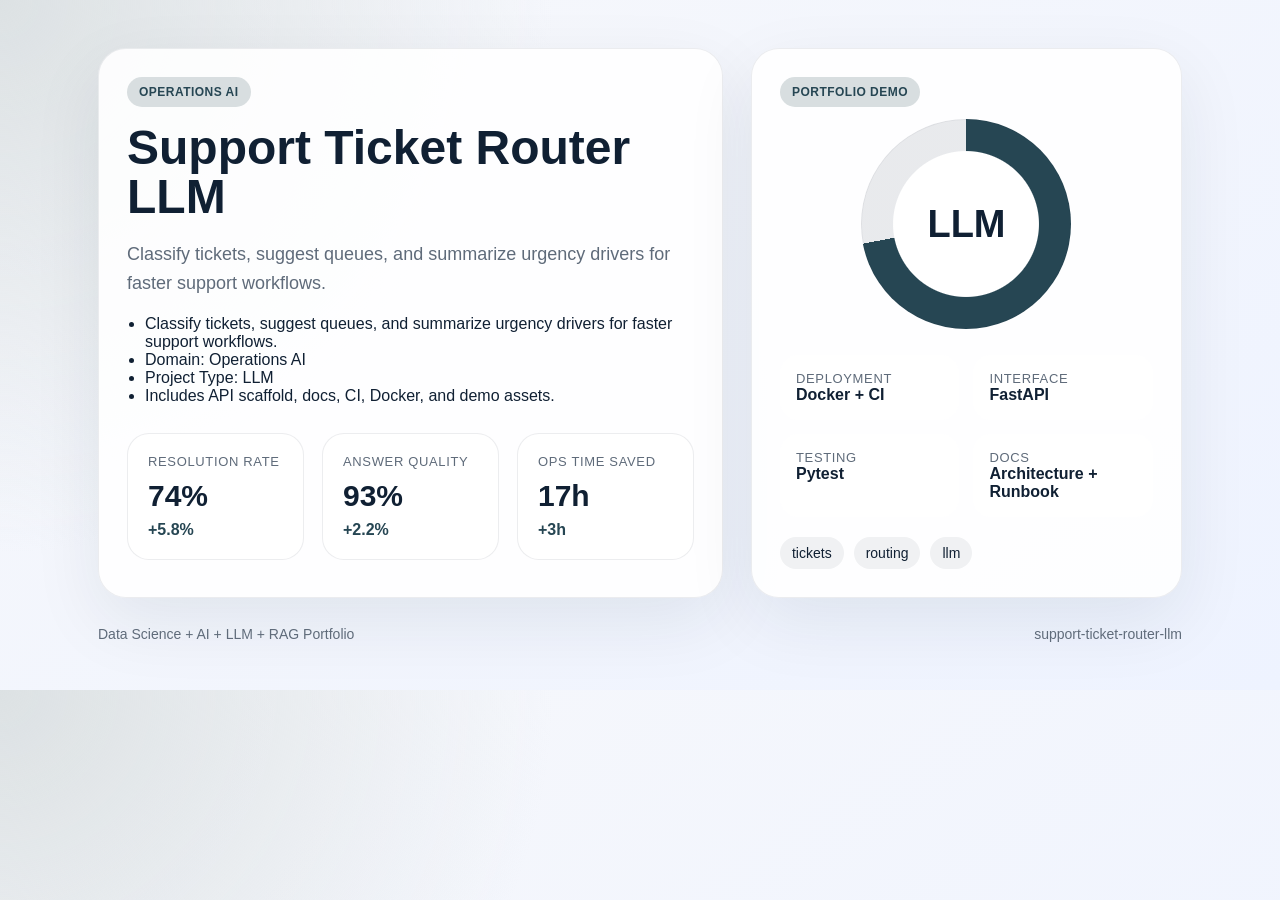
==== demo/index.html @ d7c88d90 "Publish production-ready portfolio project" ====
<!doctype html>
        <html lang="en">
        <head>
          <meta charset="utf-8">
          <meta name="viewport" content="width=device-width, initial-scale=1">
          <title>Support Ticket Router LLM</title>
          <style>
            :root {
              --accent: #264653;
              --ink: #102033;
              --muted: #5f6b7a;
              --card: rgba(255,255,255,0.88);
              --bg-1: #f7f8fb;
              --bg-2: #eef3ff;
            }
            * { box-sizing: border-box; }
            body {
              margin: 0;
              font-family: "Avenir Next", "Segoe UI", sans-serif;
              color: var(--ink);
              background:
                radial-gradient(circle at top left, color-mix(in srgb, var(--accent) 16%, white), transparent 38%),
                linear-gradient(145deg, var(--bg-1), var(--bg-2));
            }
            main {
              max-width: 1180px;
              margin: 0 auto;
              padding: 48px;
            }
            .hero {
              display: grid;
              grid-template-columns: 1.45fr 1fr;
              gap: 28px;
              align-items: stretch;
            }
            .panel {
              background: var(--card);
              border: 1px solid rgba(16, 32, 51, 0.08);
              border-radius: 28px;
              padding: 28px;
              box-shadow: 0 24px 70px rgba(16, 32, 51, 0.08);
            }
            .eyebrow {
              display: inline-flex;
              padding: 8px 12px;
              border-radius: 999px;
              background: color-mix(in srgb, var(--accent) 18%, white);
              color: var(--accent);
              font-weight: 700;
              letter-spacing: 0.04em;
              text-transform: uppercase;
              font-size: 12px;
            }
            h1 {
              font-size: 48px;
              line-height: 1.03;
              margin: 16px 0 18px;
            }
            p {
              color: var(--muted);
              font-size: 18px;
              line-height: 1.6;
              margin: 0 0 18px;
            }
            ul {
              margin: 18px 0 0;
              padding-left: 18px;
              color: var(--ink);
            }
            .cards {
              display: grid;
              grid-template-columns: repeat(3, 1fr);
              gap: 18px;
              margin-top: 28px;
            }
            .card {
              background: white;
              border-radius: 22px;
              padding: 20px;
              border: 1px solid rgba(16, 32, 51, 0.08);
            }
            .card span, .meta span {
              display: block;
              color: var(--muted);
              font-size: 13px;
              text-transform: uppercase;
              letter-spacing: 0.05em;
            }
            .card strong {
              display: block;
              font-size: 30px;
              margin: 10px 0 8px;
            }
            .card em {
              color: var(--accent);
              font-style: normal;
              font-weight: 700;
            }
            .visual {
              min-height: 100%;
              display: flex;
              flex-direction: column;
              justify-content: space-between;
            }
            .ring {
              width: 210px;
              height: 210px;
              margin: 12px auto 26px;
              border-radius: 50%;
              background:
                radial-gradient(circle closest-side, white 69%, transparent 70%),
                conic-gradient(var(--accent) 0 72%, rgba(16, 32, 51, 0.09) 72% 100%);
              display: grid;
              place-items: center;
              box-shadow: inset 0 0 0 1px rgba(16, 32, 51, 0.05);
            }
            .ring strong {
              font-size: 38px;
            }
            .meta {
              display: grid;
              grid-template-columns: repeat(2, 1fr);
              gap: 14px;
            }
            .meta article {
              background: white;
              border-radius: 18px;
              padding: 16px;
            }
            .tag-list {
              display: flex;
              flex-wrap: wrap;
              gap: 10px;
              list-style: none;
              padding: 0;
              margin: 20px 0 0;
            }
            .tag-list li {
              padding: 8px 12px;
              border-radius: 999px;
              background: rgba(16, 32, 51, 0.06);
              font-size: 14px;
            }
            .footer {
              margin-top: 28px;
              display: flex;
              justify-content: space-between;
              color: var(--muted);
              font-size: 14px;
            }
          </style>
        </head>
        <body>
          <main>
            <section class="hero">
              <div class="panel">
                <span class="eyebrow">Operations AI</span>
                <h1>Support Ticket Router LLM</h1>
                <p>Classify tickets, suggest queues, and summarize urgency drivers for faster support workflows.</p>
                <ul>
                  <li>Classify tickets, suggest queues, and summarize urgency drivers for faster support workflows.</li><li>Domain: Operations AI</li><li>Project Type: LLM</li><li>Includes API scaffold, docs, CI, Docker, and demo assets.</li>
                </ul>
                <div class="cards">
                  <article class='card'><span>Resolution Rate</span><strong>74%</strong><em>+5.8%</em></article>
<article class='card'><span>Answer Quality</span><strong>93%</strong><em>+2.2%</em></article>
<article class='card'><span>Ops Time Saved</span><strong>17h</strong><em>+3h</em></article>
                </div>
              </div>
              <div class="panel visual">
                <div>
                  <span class="eyebrow">Portfolio Demo</span>
                  <div class="ring"><strong>LLM</strong></div>
                </div>
                <div class="meta">
                  <article><span>Deployment</span><strong>Docker + CI</strong></article>
                  <article><span>Interface</span><strong>FastAPI</strong></article>
                  <article><span>Testing</span><strong>Pytest</strong></article>
                  <article><span>Docs</span><strong>Architecture + Runbook</strong></article>
                </div>
                <ul class="tag-list"><li>tickets</li><li>routing</li><li>llm</li></ul>
              </div>
            </section>
            <div class="footer">
              <span>Data Science + AI + LLM + RAG Portfolio</span>
              <span>support-ticket-router-llm</span>
            </div>
          </main>
        </body>
        </html>
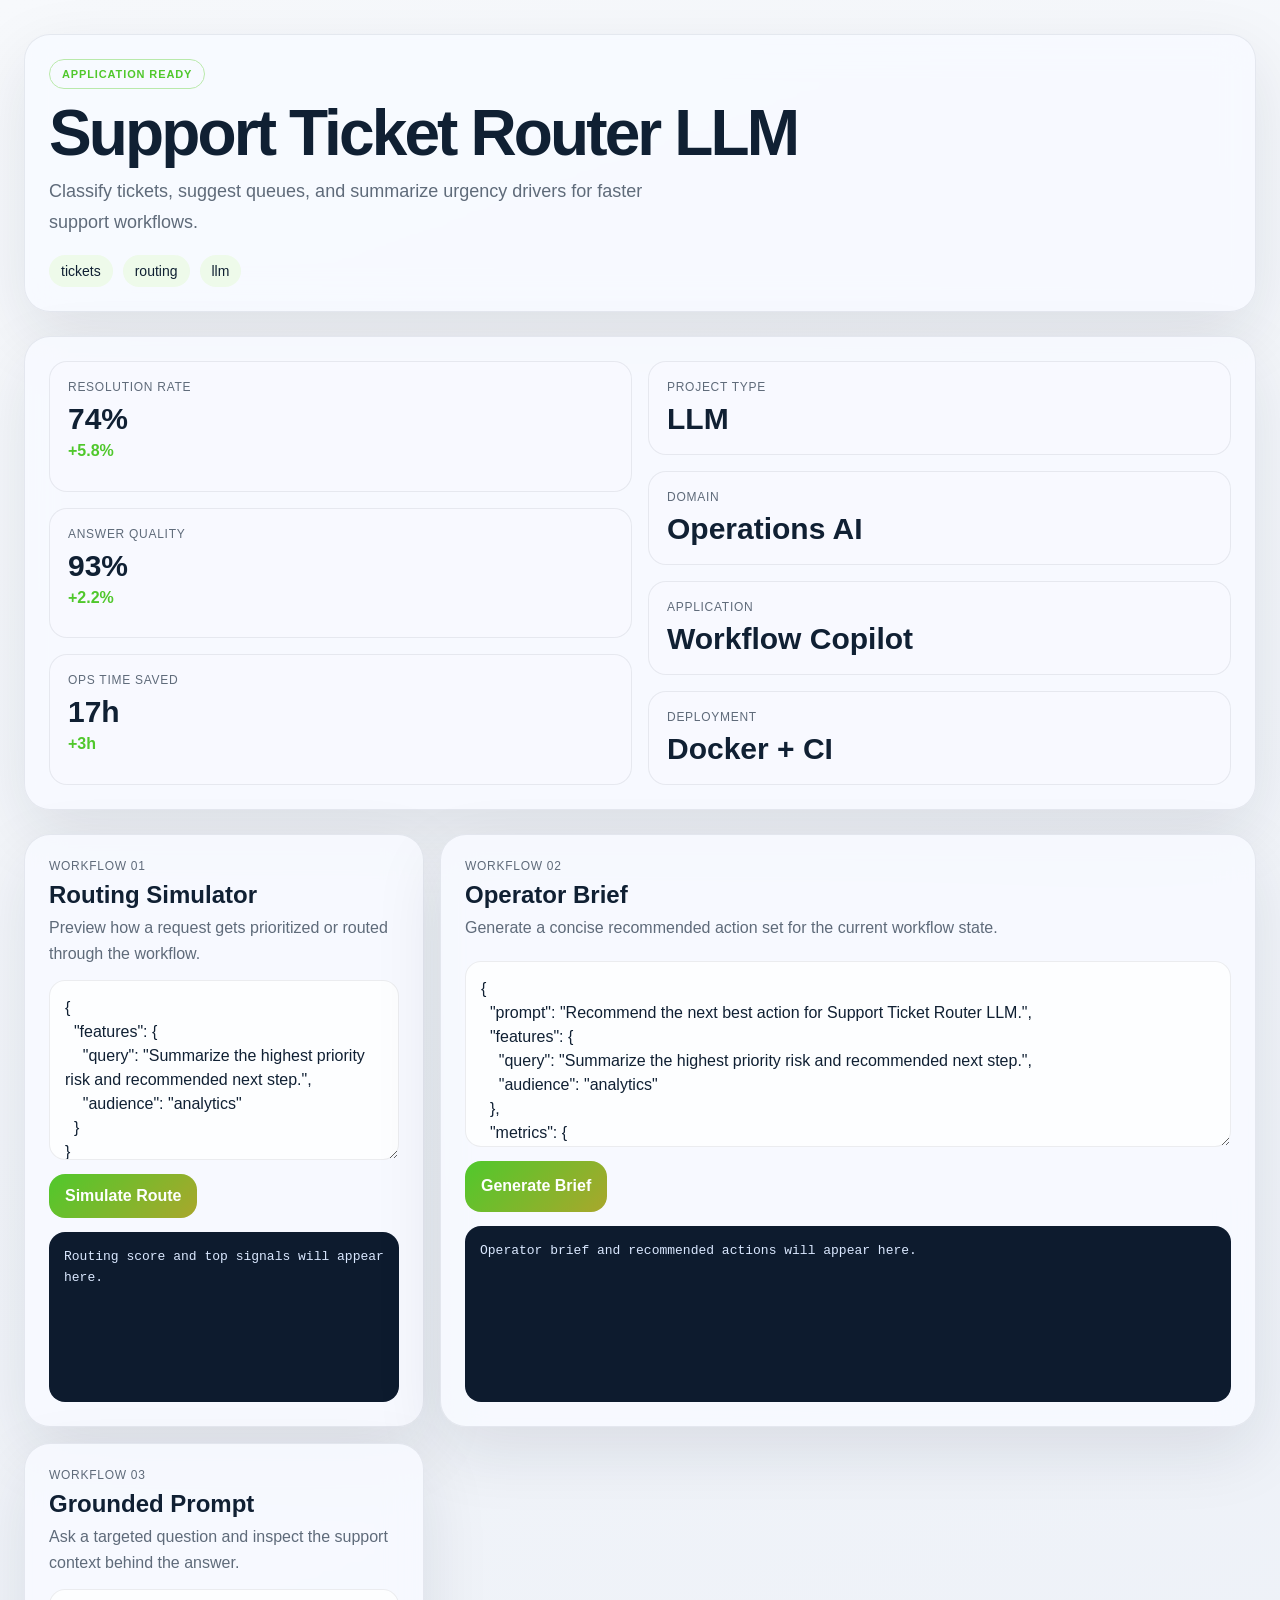
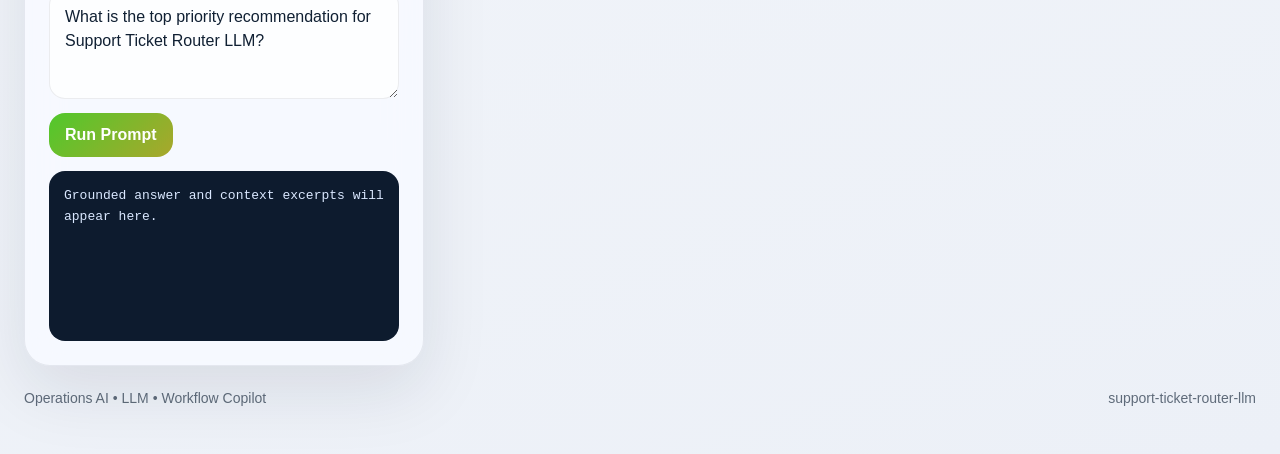
==== commit abfa32b8: "Publish production-ready portfolio project" ====
--- a/demo/index.html
+++ b/demo/index.html
@@ -5,186 +5,91 @@
           <meta charset="utf-8">
           <meta name="viewport" content="width=device-width, initial-scale=1">
           <title>Support Ticket Router LLM</title>
-          <style>
-            :root {
-              --accent: #264653;
-              --ink: #102033;
-              --muted: #5f6b7a;
-              --card: rgba(255,255,255,0.88);
-              --bg-1: #f7f8fb;
-              --bg-2: #eef3ff;
-            }
-            * { box-sizing: border-box; }
-            body {
-              margin: 0;
-              font-family: "Avenir Next", "Segoe UI", sans-serif;
-              color: var(--ink);
-              background:
-                radial-gradient(circle at top left, color-mix(in srgb, var(--accent) 16%, white), transparent 38%),
-                linear-gradient(145deg, var(--bg-1), var(--bg-2));
-            }
-            main {
-              max-width: 1180px;
-              margin: 0 auto;
-              padding: 48px;
-            }
-            .hero {
-              display: grid;
-              grid-template-columns: 1.45fr 1fr;
-              gap: 28px;
-              align-items: stretch;
-            }
-            .panel {
-              background: var(--card);
-              border: 1px solid rgba(16, 32, 51, 0.08);
-              border-radius: 28px;
-              padding: 28px;
-              box-shadow: 0 24px 70px rgba(16, 32, 51, 0.08);
-            }
-            .eyebrow {
-              display: inline-flex;
-              padding: 8px 12px;
-              border-radius: 999px;
-              background: color-mix(in srgb, var(--accent) 18%, white);
-              color: var(--accent);
-              font-weight: 700;
-              letter-spacing: 0.04em;
-              text-transform: uppercase;
-              font-size: 12px;
-            }
-            h1 {
-              font-size: 48px;
-              line-height: 1.03;
-              margin: 16px 0 18px;
-            }
-            p {
-              color: var(--muted);
-              font-size: 18px;
-              line-height: 1.6;
-              margin: 0 0 18px;
-            }
-            ul {
-              margin: 18px 0 0;
-              padding-left: 18px;
-              color: var(--ink);
-            }
-            .cards {
-              display: grid;
-              grid-template-columns: repeat(3, 1fr);
-              gap: 18px;
-              margin-top: 28px;
-            }
-            .card {
-              background: white;
-              border-radius: 22px;
-              padding: 20px;
-              border: 1px solid rgba(16, 32, 51, 0.08);
-            }
-            .card span, .meta span {
-              display: block;
-              color: var(--muted);
-              font-size: 13px;
-              text-transform: uppercase;
-              letter-spacing: 0.05em;
-            }
-            .card strong {
-              display: block;
-              font-size: 30px;
-              margin: 10px 0 8px;
-            }
-            .card em {
-              color: var(--accent);
-              font-style: normal;
-              font-weight: 700;
-            }
-            .visual {
-              min-height: 100%;
-              display: flex;
-              flex-direction: column;
-              justify-content: space-between;
-            }
-            .ring {
-              width: 210px;
-              height: 210px;
-              margin: 12px auto 26px;
-              border-radius: 50%;
-              background:
-                radial-gradient(circle closest-side, white 69%, transparent 70%),
-                conic-gradient(var(--accent) 0 72%, rgba(16, 32, 51, 0.09) 72% 100%);
-              display: grid;
-              place-items: center;
-              box-shadow: inset 0 0 0 1px rgba(16, 32, 51, 0.05);
-            }
-            .ring strong {
-              font-size: 38px;
-            }
-            .meta {
-              display: grid;
-              grid-template-columns: repeat(2, 1fr);
-              gap: 14px;
-            }
-            .meta article {
-              background: white;
-              border-radius: 18px;
-              padding: 16px;
-            }
-            .tag-list {
-              display: flex;
-              flex-wrap: wrap;
-              gap: 10px;
-              list-style: none;
-              padding: 0;
-              margin: 20px 0 0;
-            }
-            .tag-list li {
-              padding: 8px 12px;
-              border-radius: 999px;
-              background: rgba(16, 32, 51, 0.06);
-              font-size: 14px;
-            }
-            .footer {
-              margin-top: 28px;
-              display: flex;
-              justify-content: space-between;
-              color: var(--muted);
-              font-size: 14px;
-            }
-          </style>
+          <link rel="stylesheet" href="./styles.css">
         </head>
-        <body>
-          <main>
+        <body class="surface-slate">
+          <div class="page layout-stack eyebrow-outline headline-normal modules-3 hero-align-left">
             <section class="hero">
-              <div class="panel">
-                <span class="eyebrow">Operations AI</span>
-                <h1>Support Ticket Router LLM</h1>
-                <p>Classify tickets, suggest queues, and summarize urgency drivers for faster support workflows.</p>
-                <ul>
-                  <li>Classify tickets, suggest queues, and summarize urgency drivers for faster support workflows.</li><li>Domain: Operations AI</li><li>Project Type: LLM</li><li>Includes API scaffold, docs, CI, Docker, and demo assets.</li>
+              <div class="panel hero-copy">
+                <span class="eyebrow" data-health>Workflow Copilot</span>
+                <h1 id="project-title">Support Ticket Router LLM</h1>
+                <p id="project-summary" class="lead">Classify tickets, suggest queues, and summarize urgency drivers for faster support workflows.</p>
+                <ul id="project-tags" class="tag-list">
+                  <li>tickets</li><li>routing</li><li>llm</li>
                 </ul>
-                <div class="cards">
+              </div>
+              <div class="panel hero-side">
+                <div class="metric-grid">
                   <article class='card'><span>Resolution Rate</span><strong>74%</strong><em>+5.8%</em></article>
 <article class='card'><span>Answer Quality</span><strong>93%</strong><em>+2.2%</em></article>
 <article class='card'><span>Ops Time Saved</span><strong>17h</strong><em>+3h</em></article>
                 </div>
-              </div>
-              <div class="panel visual">
-                <div>
-                  <span class="eyebrow">Portfolio Demo</span>
-                  <div class="ring"><strong>LLM</strong></div>
+                <div class="mini-grid">
+                  <article class='mini-card'><span>Project Type</span><strong>LLM</strong></article><article class='mini-card'><span>Domain</span><strong>Operations AI</strong></article><article class='mini-card'><span>Application</span><strong>Workflow Copilot</strong></article><article class='mini-card'><span>Deployment</span><strong>Docker + CI</strong></article>
                 </div>
-                <div class="meta">
-                  <article><span>Deployment</span><strong>Docker + CI</strong></article>
-                  <article><span>Interface</span><strong>FastAPI</strong></article>
-                  <article><span>Testing</span><strong>Pytest</strong></article>
-                  <article><span>Docs</span><strong>Architecture + Runbook</strong></article>
-                </div>
-                <ul class="tag-list"><li>tickets</li><li>routing</li><li>llm</li></ul>
               </div>
             </section>
-            <div class="footer">
-              <span>Data Science + AI + LLM + RAG Portfolio</span>
+            <section class="app-grid">
+              <article class="panel module js-module span-normal">
+          <div class="module-header">
+            <span>Workflow 01</span>
+            <h2>Routing Simulator</h2>
+            <p>Preview how a request gets prioritized or routed through the workflow.</p>
+          </div>
+          <textarea class="js-input">{
+  &quot;features&quot;: {
+    &quot;query&quot;: &quot;Summarize the highest priority risk and recommended next step.&quot;,
+    &quot;audience&quot;: &quot;analytics&quot;
+  }
+}</textarea>
+          <div class="button-row">
+            <button class="js-run" data-endpoint="/score" data-input-mode="json">Simulate Route</button>
+          </div>
+          <pre class="js-output">Routing score and top signals will appear here.</pre>
+        </article>
+<article class="panel module js-module span-wide">
+          <div class="module-header">
+            <span>Workflow 02</span>
+            <h2>Operator Brief</h2>
+            <p>Generate a concise recommended action set for the current workflow state.</p>
+          </div>
+          <textarea class="js-input">{
+  &quot;prompt&quot;: &quot;Recommend the next best action for Support Ticket Router LLM.&quot;,
+  &quot;features&quot;: {
+    &quot;query&quot;: &quot;Summarize the highest priority risk and recommended next step.&quot;,
+    &quot;audience&quot;: &quot;analytics&quot;
+  },
+  &quot;metrics&quot;: {
+    &quot;acquisition&quot;: 28.3,
+    &quot;activation&quot;: 31.5,
+    &quot;retention&quot;: 45.6,
+    &quot;revenue&quot;: 69.1
+  }
+}</textarea>
+          <div class="button-row">
+            <button class="js-run" data-endpoint="/recommend" data-input-mode="json">Generate Brief</button>
+          </div>
+          <pre class="js-output">Operator brief and recommended actions will appear here.</pre>
+        </article>
+<article class="panel module js-module span-normal">
+  <div class="module-header">
+    <span>Workflow 03</span>
+    <h2>Grounded Prompt</h2>
+    <p>Ask a targeted question and inspect the support context behind the answer.</p>
+  </div>
+  <textarea class="js-input module-input-text">What is the top priority recommendation for Support Ticket Router LLM?</textarea>
+  <div class="button-row">
+    <button class="js-run" data-endpoint="/query" data-input-mode="text">Run Prompt</button>
+  </div>
+  <pre class="js-output">Grounded answer and context excerpts will appear here.</pre>
+</article>
+            </section>
+            <footer class="footer">
+              <span>Operations AI • LLM • Workflow Copilot</span>
               <span>support-ticket-router-llm</span>
-            </div>
-          </main>
+            </footer>
+          </div>
+          <script id="bootstrap-data" type="application/json">{"project": {"slug": "support-ticket-router-llm", "title": "Support Ticket Router LLM", "project_type": "llm", "domain": "Operations AI", "summary": "Classify tickets, suggest queues, and summarize urgency drivers for faster support workflows.", "tags": ["tickets", "routing", "llm"]}, "app_archetype": "copilot", "ui_profile": {"layout": "stack", "surface": "slate", "font_stack": "\"Plus Jakarta Sans\", \"Segoe UI\", sans-serif", "radius": 26, "shadow": 68, "eyebrow_style": "outline", "module_columns": 3, "hero_align": "left", "headline_mode": "normal"}, "app_modules": [{"label": "Workflow 01", "title": "Routing Simulator", "description": "Preview how a request gets prioritized or routed through the workflow.", "endpoint": "/score", "input_mode": "json", "cta": "Simulate Route", "prefill": "{\n  \"features\": {\n    \"query\": \"Summarize the highest priority risk and recommended next step.\",\n    \"audience\": \"analytics\"\n  }\n}", "hint": "Routing score and top signals will appear here.", "span": "normal"}, {"label": "Workflow 02", "title": "Operator Brief", "description": "Generate a concise recommended action set for the current workflow state.", "endpoint": "/recommend", "input_mode": "json", "cta": "Generate Brief", "prefill": "{\n  \"prompt\": \"Recommend the next best action for Support Ticket Router LLM.\",\n  \"features\": {\n    \"query\": \"Summarize the highest priority risk and recommended next step.\",\n    \"audience\": \"analytics\"\n  },\n  \"metrics\": {\n    \"acquisition\": 28.3,\n    \"activation\": 31.5,\n    \"retention\": 45.6,\n    \"revenue\": 69.1\n  }\n}", "hint": "Operator brief and recommended actions will appear here.", "span": "wide"}, {"label": "Workflow 03", "title": "Grounded Prompt", "description": "Ask a targeted question and inspect the support context behind the answer.", "endpoint": "/query", "input_mode": "text", "cta": "Run Prompt", "prefill": "What is the top priority recommendation for Support Ticket Router LLM?", "hint": "Grounded answer and context excerpts will appear here.", "span": "normal"}], "sample_features": {"query": "Summarize the highest priority risk and recommended next step.", "audience": "analytics"}, "sample_metrics": {"acquisition": 28.3, "activation": 31.5, "retention": 45.6, "revenue": 69.1}, "knowledge_base": ["Support Ticket Router LLM is positioned as a Operations AI starter that emphasizes fast iteration, clear documentation, and production-friendly interfaces.", "The primary value proposition is: Classify tickets, suggest queues, and summarize urgency drivers for faster support workflows.", "Recommended operating model: ship a small API, add observability, validate outputs with stakeholder review, and monitor the top business KPI every week.", "Typical stakeholders include analytics, operations, product, and leadership teams working on tickets, routing, llm."], "dashboard_metrics": [{"label": "Resolution Rate", "value": "74%", "delta": "+5.8%"}, {"label": "Answer Quality", "value": "93%", "delta": "+2.2%"}, {"label": "Ops Time Saved", "value": "17h", "delta": "+3h"}]}</script>
+          <script src="./app.js"></script>
         </body>
         </html>
--- a/demo/styles.css
+++ b/demo/styles.css
@@ -0,0 +1,348 @@
+
+:root {
+  --accent: #50c82c;
+  --accent-2: #a9a72c;
+  --accent-soft: color-mix(in srgb, var(--accent) 18%, white);
+  --radius: 26px;
+  --shadow-size: 68px;
+  --font-stack: "Plus Jakarta Sans", "Segoe UI", sans-serif;
+  --bg: #f4f7fb;
+  --card: rgba(255, 255, 255, 0.86);
+  --line: rgba(16, 32, 51, 0.08);
+  --ink: #102033;
+  --muted: #5f6b7a;
+  --output-bg: #0d1b2e;
+  --output-ink: #dae8ff;
+}
+* { box-sizing: border-box; }
+html, body { margin: 0; min-height: 100%; }
+body {
+  font-family: var(--font-stack);
+  color: var(--ink);
+  background: linear-gradient(145deg, #f8fbff, var(--bg));
+}
+body.surface-mist {
+  --bg: #eef4fb;
+  background:
+    radial-gradient(circle at top left, color-mix(in srgb, var(--accent) 18%, white), transparent 34%),
+    linear-gradient(145deg, #fbfdff, var(--bg));
+}
+body.surface-aurora {
+  --bg: #edf1ff;
+  background:
+    radial-gradient(circle at 0% 0%, color-mix(in srgb, var(--accent) 22%, white), transparent 38%),
+    radial-gradient(circle at 100% 100%, color-mix(in srgb, var(--accent-2) 20%, white), transparent 28%),
+    linear-gradient(135deg, #f7f8ff, var(--bg));
+}
+body.surface-sand {
+  --bg: #f5efe8;
+  --card: rgba(255, 251, 246, 0.9);
+  background:
+    linear-gradient(135deg, rgba(255,255,255,0.82), rgba(245, 239, 232, 0.98)),
+    radial-gradient(circle at top right, color-mix(in srgb, var(--accent) 16%, white), transparent 32%);
+}
+body.surface-slate {
+  --bg: #ecf0f7;
+  --card: rgba(248, 250, 255, 0.88);
+  background:
+    linear-gradient(160deg, #f7f9fc, var(--bg)),
+    radial-gradient(circle at bottom left, color-mix(in srgb, var(--accent-2) 16%, white), transparent 34%);
+}
+body.surface-paper {
+  --bg: #f8f8f4;
+  --card: rgba(255,255,255,0.93);
+  background:
+    linear-gradient(180deg, #fffefb, var(--bg));
+}
+body.surface-ink {
+  --bg: #0f1726;
+  --card: rgba(15, 23, 38, 0.88);
+  --line: rgba(226, 238, 255, 0.1);
+  --ink: #f5f8ff;
+  --muted: #b4c0cf;
+  --output-bg: rgba(255,255,255,0.06);
+  --output-ink: #f5f8ff;
+  background:
+    radial-gradient(circle at top left, color-mix(in srgb, var(--accent) 28%, transparent), transparent 42%),
+    linear-gradient(145deg, #09111d, var(--bg));
+}
+.page {
+  max-width: 1360px;
+  margin: 0 auto;
+  padding: 34px 24px 48px;
+  display: grid;
+  gap: 24px;
+}
+.panel {
+  background: var(--card);
+  border: 1px solid var(--line);
+  border-radius: var(--radius);
+  box-shadow: 0 24px var(--shadow-size) rgba(16, 32, 51, 0.1);
+  backdrop-filter: blur(18px);
+}
+.hero {
+  display: grid;
+  gap: 24px;
+}
+.hero-copy,
+.hero-side,
+.module {
+  padding: 24px;
+}
+.eyebrow {
+  display: inline-flex;
+  align-items: center;
+  gap: 8px;
+  padding: 8px 12px;
+  border-radius: 999px;
+  background: var(--accent-soft);
+  color: var(--accent);
+  text-transform: uppercase;
+  letter-spacing: 0.08em;
+  font-size: 11px;
+  font-weight: 800;
+}
+.page.eyebrow-outline .eyebrow {
+  background: transparent;
+  border: 1px solid color-mix(in srgb, var(--accent) 40%, white);
+}
+.page.eyebrow-soft .eyebrow {
+  background: color-mix(in srgb, var(--accent) 12%, white);
+  color: color-mix(in srgb, var(--accent) 82%, black);
+}
+h1 {
+  margin: 14px 0 12px;
+  font-size: clamp(2.2rem, 5vw, 4.4rem);
+  line-height: 0.96;
+  letter-spacing: -0.045em;
+}
+.page.headline-compact h1 { max-width: 10ch; }
+.page.headline-tall h1 { line-height: 1.03; font-size: clamp(2.4rem, 5vw, 4.8rem); }
+.lead {
+  margin: 0;
+  font-size: 18px;
+  line-height: 1.68;
+  color: var(--muted);
+  max-width: 62ch;
+}
+.tag-list {
+  list-style: none;
+  display: flex;
+  flex-wrap: wrap;
+  gap: 10px;
+  margin: 18px 0 0;
+  padding: 0;
+}
+.tag-list li {
+  padding: 8px 12px;
+  border-radius: 999px;
+  background: color-mix(in srgb, var(--accent) 10%, white);
+  color: var(--ink);
+  font-size: 14px;
+}
+.hero-side {
+  display: grid;
+  gap: 16px;
+}
+.metric-grid,
+.mini-grid,
+.app-grid {
+  display: grid;
+  gap: 16px;
+}
+.card,
+.mini-card {
+  background: color-mix(in srgb, var(--card) 92%, white);
+  border: 1px solid var(--line);
+  border-radius: calc(var(--radius) - 8px);
+  padding: 18px;
+}
+.card span,
+.mini-card span,
+.module-header span {
+  display: block;
+  color: var(--muted);
+  text-transform: uppercase;
+  letter-spacing: 0.06em;
+  font-size: 12px;
+}
+.card strong,
+.mini-card strong {
+  display: block;
+  margin-top: 8px;
+  font-size: 30px;
+}
+.card em {
+  display: inline-block;
+  margin-top: 6px;
+  font-style: normal;
+  color: var(--accent);
+  font-weight: 700;
+}
+.module {
+  display: grid;
+  gap: 14px;
+}
+.module-header h2 {
+  margin: 8px 0 6px;
+  font-size: 24px;
+}
+.module-header p {
+  margin: 0;
+  color: var(--muted);
+  line-height: 1.6;
+}
+textarea,
+button {
+  font: inherit;
+}
+textarea {
+  width: 100%;
+  min-height: 180px;
+  resize: vertical;
+  border: 1px solid var(--line);
+  border-radius: calc(var(--radius) - 10px);
+  padding: 15px;
+  background: rgba(255,255,255,0.82);
+  color: var(--ink);
+  line-height: 1.5;
+}
+body.surface-ink textarea {
+  background: rgba(255,255,255,0.05);
+}
+.module-input-text {
+  min-height: 110px;
+}
+.button-row {
+  display: flex;
+  flex-wrap: wrap;
+  gap: 10px;
+}
+button {
+  border: 0;
+  border-radius: 16px;
+  background: linear-gradient(135deg, var(--accent), var(--accent-2));
+  color: white;
+  padding: 13px 16px;
+  font-weight: 700;
+  cursor: pointer;
+}
+pre {
+  margin: 0;
+  white-space: pre-wrap;
+  word-break: break-word;
+  background: var(--output-bg);
+  color: var(--output-ink);
+  border-radius: calc(var(--radius) - 10px);
+  padding: 15px;
+  min-height: 170px;
+  line-height: 1.58;
+  font-size: 13px;
+  overflow: auto;
+}
+.footer {
+  display: flex;
+  justify-content: space-between;
+  color: var(--muted);
+  font-size: 14px;
+}
+.page.layout-horizon .hero {
+  grid-template-columns: 1.45fr 1fr;
+  align-items: stretch;
+}
+.page.layout-horizon.modules-2 .app-grid,
+.page.layout-horizon.modules-3 .app-grid {
+  grid-template-columns: repeat(3, minmax(0, 1fr));
+}
+.page.layout-rail .hero {
+  grid-template-columns: 0.92fr 1.08fr;
+}
+.page.layout-rail .hero-copy {
+  padding-top: 34px;
+}
+.page.layout-rail .app-grid {
+  grid-template-columns: repeat(2, minmax(0, 1fr));
+}
+.page.layout-folio .hero {
+  grid-template-columns: 1fr;
+}
+.page.layout-folio .hero-copy {
+  text-align: center;
+}
+.page.layout-folio .lead {
+  margin-inline: auto;
+}
+.page.layout-folio .tag-list {
+  justify-content: center;
+}
+.page.layout-folio .metric-grid {
+  grid-template-columns: repeat(3, minmax(0, 1fr));
+}
+.page.layout-folio .mini-grid {
+  grid-template-columns: repeat(4, minmax(0, 1fr));
+}
+.page.layout-folio .app-grid {
+  grid-template-columns: repeat(2, minmax(0, 1fr));
+}
+.page.layout-board .hero {
+  grid-template-columns: 1fr;
+}
+.page.layout-board .hero-side {
+  grid-template-columns: 1.2fr 0.8fr;
+  align-items: start;
+}
+.page.layout-board .metric-grid {
+  grid-template-columns: repeat(3, minmax(0, 1fr));
+}
+.page.layout-board .app-grid {
+  grid-template-columns: repeat(4, minmax(0, 1fr));
+}
+.page.layout-stack .hero {
+  grid-template-columns: 1fr;
+}
+.page.layout-stack .hero-side {
+  grid-template-columns: repeat(2, minmax(0, 1fr));
+}
+.page.layout-stack .app-grid {
+  grid-template-columns: repeat(3, minmax(0, 1fr));
+}
+.page.layout-console .hero {
+  grid-template-columns: 1.1fr 0.9fr;
+}
+.page.layout-console .panel,
+.page.layout-console .card,
+.page.layout-console .mini-card {
+  border-radius: 18px;
+}
+.page.modules-2 .app-grid {
+  grid-template-columns: repeat(2, minmax(0, 1fr));
+}
+.module.span-wide {
+  grid-column: span 2;
+}
+.hero-align-center .hero-copy {
+  text-align: center;
+}
+.hero-align-center .lead,
+.hero-align-center .tag-list {
+  margin-inline: auto;
+  justify-content: center;
+}
+@media (max-width: 1120px) {
+  .page.layout-horizon .hero,
+  .page.layout-rail .hero,
+  .page.layout-console .hero,
+  .page.layout-board .hero-side,
+  .page.layout-folio .mini-grid,
+  .page.layout-stack .hero-side,
+  .page.modules-2 .app-grid,
+  .page.layout-board .app-grid,
+  .page.layout-stack .app-grid,
+  .page.layout-horizon.modules-3 .app-grid,
+  .page.layout-folio .app-grid {
+    grid-template-columns: 1fr;
+  }
+  .module.span-wide {
+    grid-column: auto;
+  }
+}
